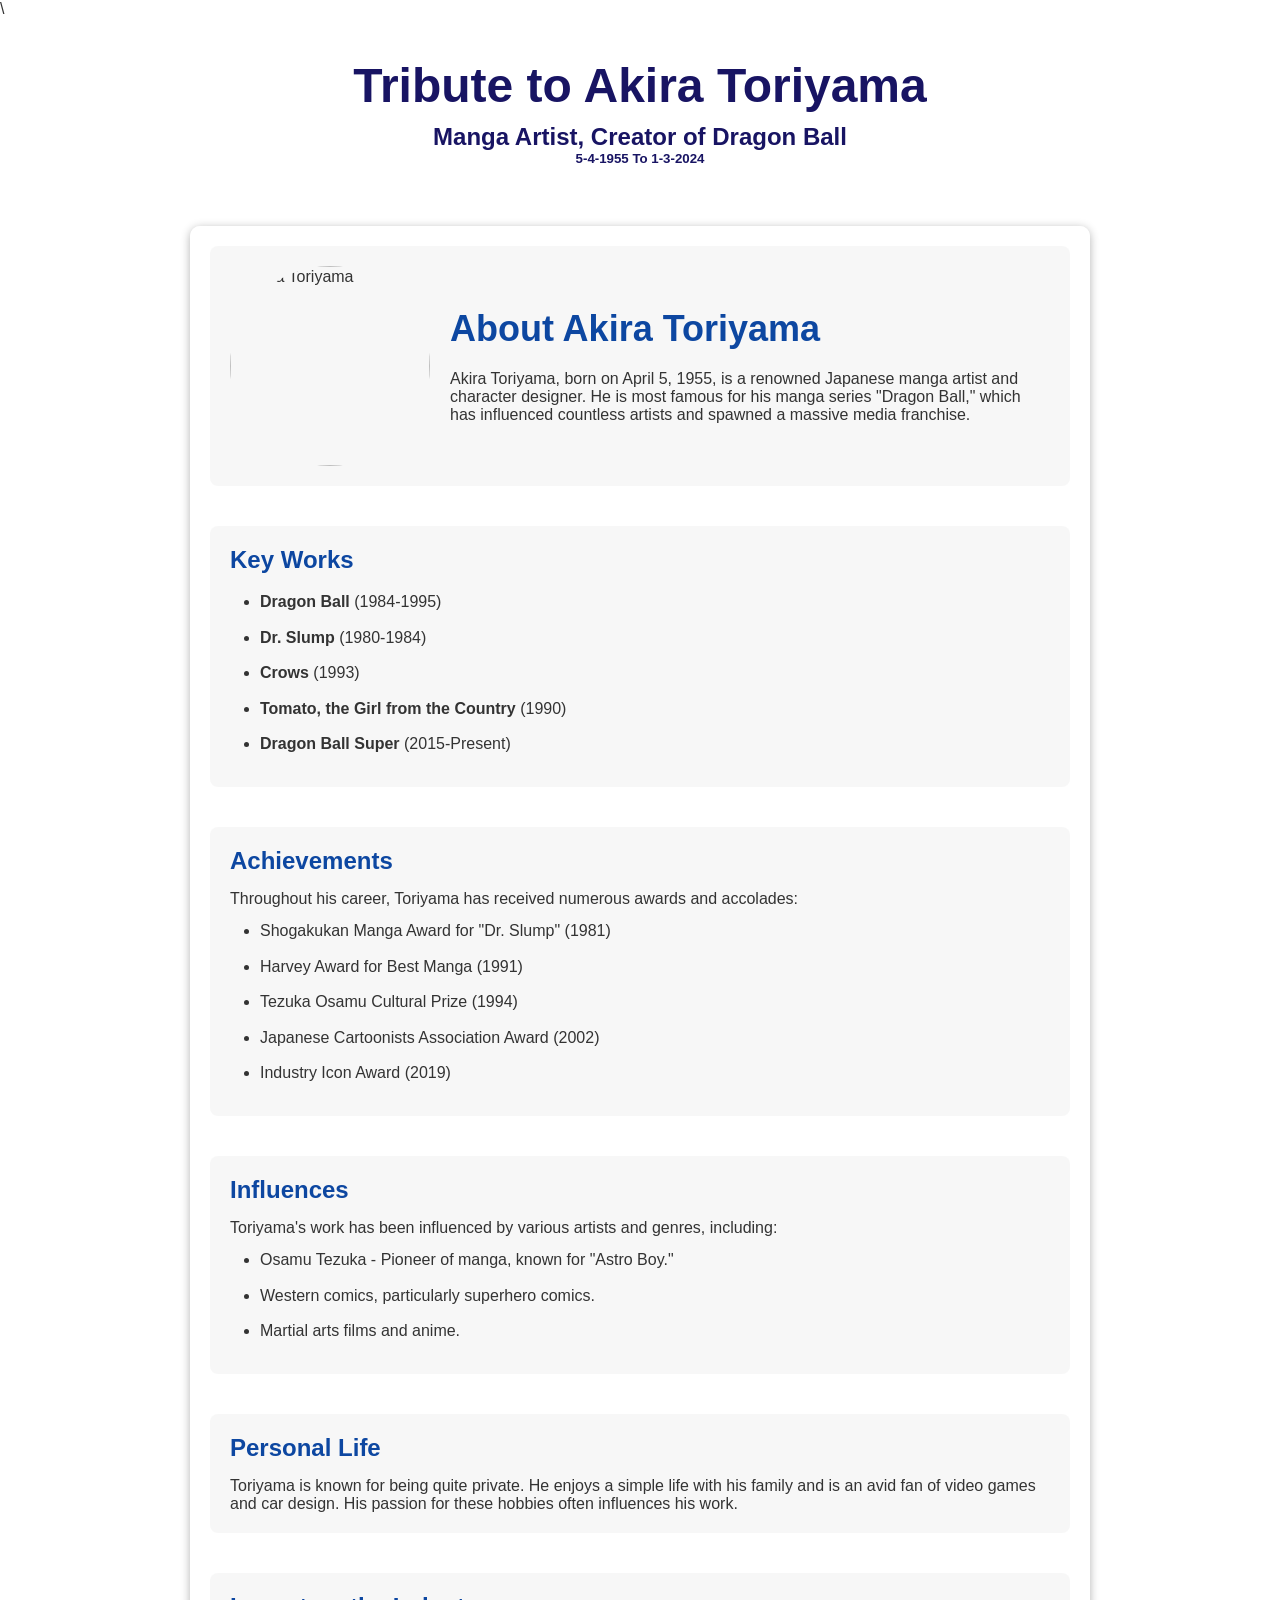
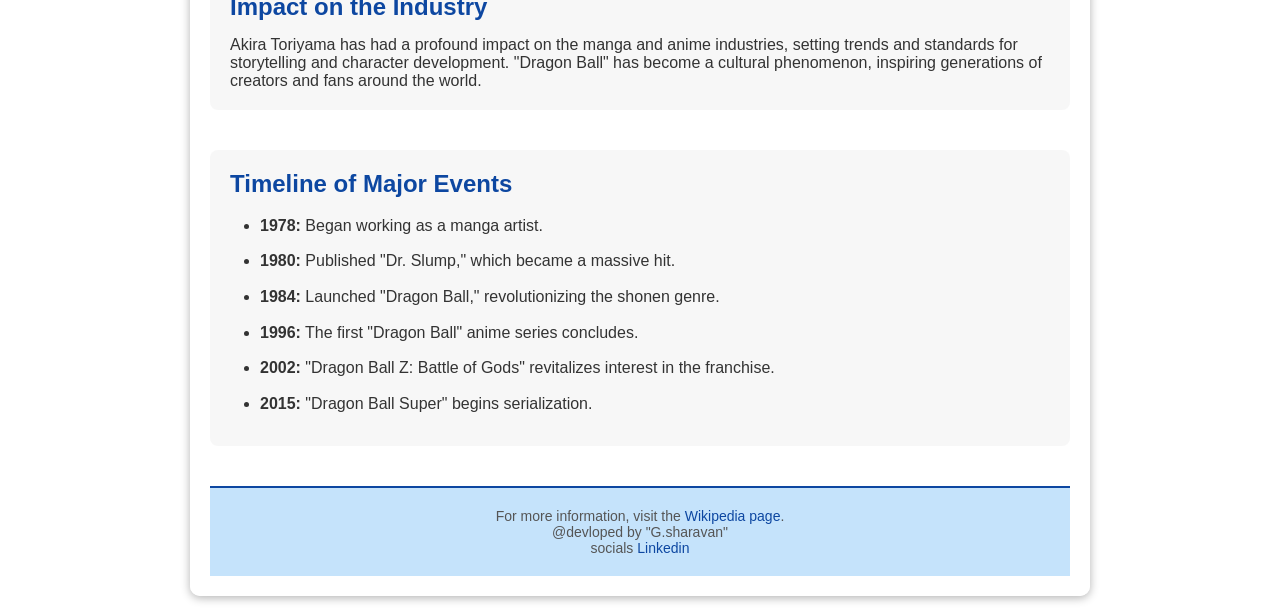
==== 1.html @ 81e968a9 "code  for the website" ====
\<!DOCTYPE html>
<html lang="en">
<head>
    <meta charset="UTF-8">
    <meta name="viewport" content="width=device-width, initial-scale=1.0">
    <title>Tribute to Akira Toriyama</title>
    <link rel="stylesheet" href="style.css">
</head>
<body>
    <header>
        <div class="header-content">
            <h1>Tribute to Akira Toriyama</h1>
            <h4>Manga Artist, Creator of Dragon Ball</h4>
            <h5>5-4-1955 To 1-3-2024</h5>
        </div>
    </header>
    
    <div class="container">
        <section class="profile">
            <div class="image_container">
                <img src="./Images/akiea.jpg" alt="Akira Toriyama">
            </div>
            <div class="bio">
                <h2>About Akira Toriyama</h2>
                <p>
                    Akira Toriyama, born on April 5, 1955, is a renowned Japanese manga artist and character designer. 
                    He is most famous for his manga series "Dragon Ball," which has influenced countless artists and spawned 
                    a massive media franchise.
                </p>
            </div>
        </section>
        
        <section class="key-works">
            <h2>Key Works</h2>
            <ul>
                <li><strong>Dragon Ball</strong> (1984-1995)</li>
                <li><strong>Dr. Slump</strong> (1980-1984)</li>
                <li><strong>Crows</strong> (1993)</li>
                <li><strong>Tomato, the Girl from the Country</strong> (1990)</li>
                <li><strong>Dragon Ball Super</strong> (2015-Present)</li>
            </ul>
        </section>

        <section class="achievements">
            <h2>Achievements</h2>
            <p>Throughout his career, Toriyama has received numerous awards and accolades:</p>
            <ul>
                <li>Shogakukan Manga Award for "Dr. Slump" (1981)</li>
                <li>Harvey Award for Best Manga (1991)</li>
                <li>Tezuka Osamu Cultural Prize (1994)</li>
                <li>Japanese Cartoonists Association Award (2002)</li>
                <li>Industry Icon Award (2019)</li>
            </ul>
        </section>

        <section class="influences">
            <h2>Influences</h2>
            <p>
                Toriyama's work has been influenced by various artists and genres, including:
            </p>
            <ul>
                <li>Osamu Tezuka - Pioneer of manga, known for "Astro Boy."</li>
                <li>Western comics, particularly superhero comics.</li>
                <li>Martial arts films and anime.</li>
            </ul>
        </section>

        <section class="personal-life">
            <h2>Personal Life</h2>
            <p>
                Toriyama is known for being quite private. He enjoys a simple life with his family and is an avid fan of 
                video games and car design. His passion for these hobbies often influences his work.
            </p>
        </section>

        <section class="impact">
            <h2>Impact on the Industry</h2>
            <p>
                Akira Toriyama has had a profound impact on the manga and anime industries, setting trends and standards 
                for storytelling and character development. "Dragon Ball" has become a cultural phenomenon, inspiring 
                generations of creators and fans around the world.
            </p>
        </section>

        <section class="timeline">
            <h2>Timeline of Major Events</h2>
            <ul>
                <li><strong>1978:</strong> Began working as a manga artist.</li>
                <li><strong>1980:</strong> Published "Dr. Slump," which became a massive hit.</li>
                <li><strong>1984:</strong> Launched "Dragon Ball," revolutionizing the shonen genre.</li>
                <li><strong>1996:</strong> The first "Dragon Ball" anime series concludes.</li>
                <li><strong>2002:</strong> "Dragon Ball Z: Battle of Gods" revitalizes interest in the franchise.</li>
                <li><strong>2015:</strong> "Dragon Ball Super" begins serialization.</li>
            </ul>
        </section>

        <footer>
            <p>
                For more information, visit the 
                <a href="https://en.wikipedia.org/wiki/Akira_Toriyama" target="_blank">Wikipedia page</a>.
            </p>
            <p>@devloped by "G.sharavan"</p>
            <p>socials <a href="www.linkedin.com/in/sharavanyadav" target="_blank">Linkedin</a>  
            </p>
        </footer>
    </div>

    <script src="script.js"></script>
</body>
</html>
---- style.css ----
/* Global Styles */
* {
    margin: 0;
    padding: 0;
    box-sizing: border-box;
    font-family: 'Poppins', sans-serif;
}

body {
    background-image: url('./Images/dragon_ball_background.jpg.jpg'); /* Dragon Ball-themed image */
    background-size: cover; /* Cover the entire background */
    background-position: center; /* Center the background */
    color: #333; /* Default text color */
}

header {
    /* Removed background color */
    color: #181463;
    padding: 40px 20px;
    text-align: center;
}

.header-content h1 {
    font-size: 48px;
}

.header-content h4 {
    font-size: 24px;
    margin-top: 10px;
}

.container {
    max-width: 900px;
    margin: 20px auto;
    padding: 20px;
    background-color: rgba(255, 255, 255, 0.9); /* Slightly transparent white background */
    border-radius: 10px;
    box-shadow: 0 2px 10px rgba(0, 0, 0, 0.3);
    animation: fadeIn 1s ease-in-out;
}

.profile {
    display: flex;
    align-items: center;
    margin-bottom: 40px;
}

.image_container {
    width: 200px;
    height: 200px;
    border-radius: 50%;
    overflow: hidden;
    margin-right: 20px;
    transition: transform 0.3s;
}

.image_container:hover {
    transform: scale(1.1);
}

.image_container img {
    width: 100%;
    height: auto;
}

.bio {
    flex: 1;
}

.bio h2 {
    font-size: 36px;
    margin-bottom: 20px;
}

h2 {
    color: #0D47A1; /* Dark blue for headings */
    font-family: 'Roboto', sans-serif; /* New font for section headings */
    font-weight: bold;
    margin-bottom: 15px; /* Increased margin for better separation */
}

section {
    margin-bottom: 40px; /* Add margin for spacing between sections */
    padding: 20px;
    border-radius: 8px;
    background-color: rgba(245, 245, 245, 0.8); /* Light grey with transparency */
    transition: background-color 0.3s;
}

.key-works ul,
.achievements ul,
.influences ul,
.personal-life ul,
.impact ul,
.timeline ul {
    list-style-type: disc;
    margin-left: 20px;
    margin-top: 10px; /* Space between heading and list */
    padding-left: 10px; /* Indent list items */
}

li {
    font-size: 16px; /* Font size for list items */
    line-height: 1.6; /* Increase line height for better readability */
    margin-bottom: 10px; /* Space between points */
}

footer {
    text-align: center;
    padding: 20px;
    background-color: rgba(187, 222, 251, 0.85); /* Light blue footer with transparency */
    border-top: 2px solid #0D47A1; /* Dark blue top border */
}

footer p {
    font-size: 14px;
    color: #555;
}

footer a {
    color: #0D47A1; /* Dark blue for links */
    text-decoration: none;
}

footer a:hover {
    text-decoration: underline;
}

/* Animation */
@keyframes fadeIn {
    from {
        opacity: 0;
    }
    to {
        opacity: 1;
    }
}

@media (max-width: 600px) {
    .profile {
        flex-direction: column;
        align-items: center;
    }

    .image_container {
        margin-bottom: 20px;
    }
}
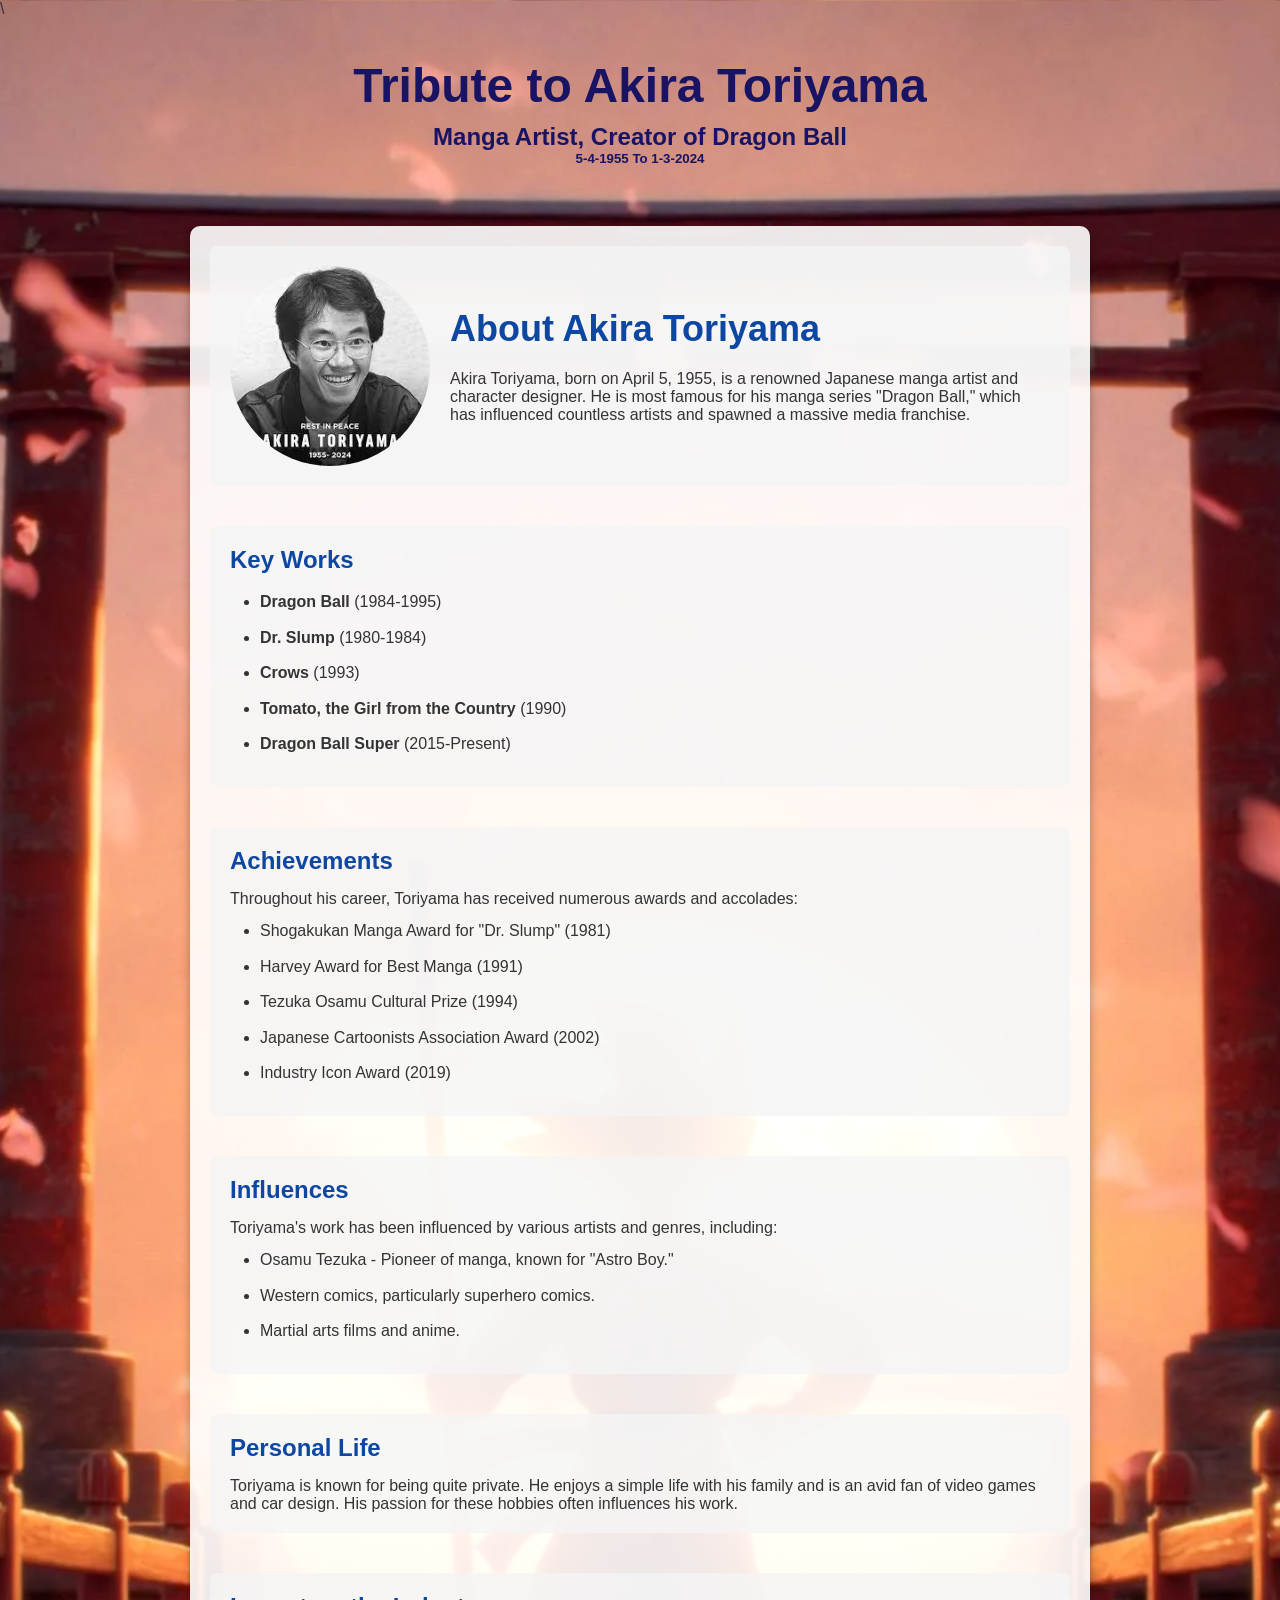
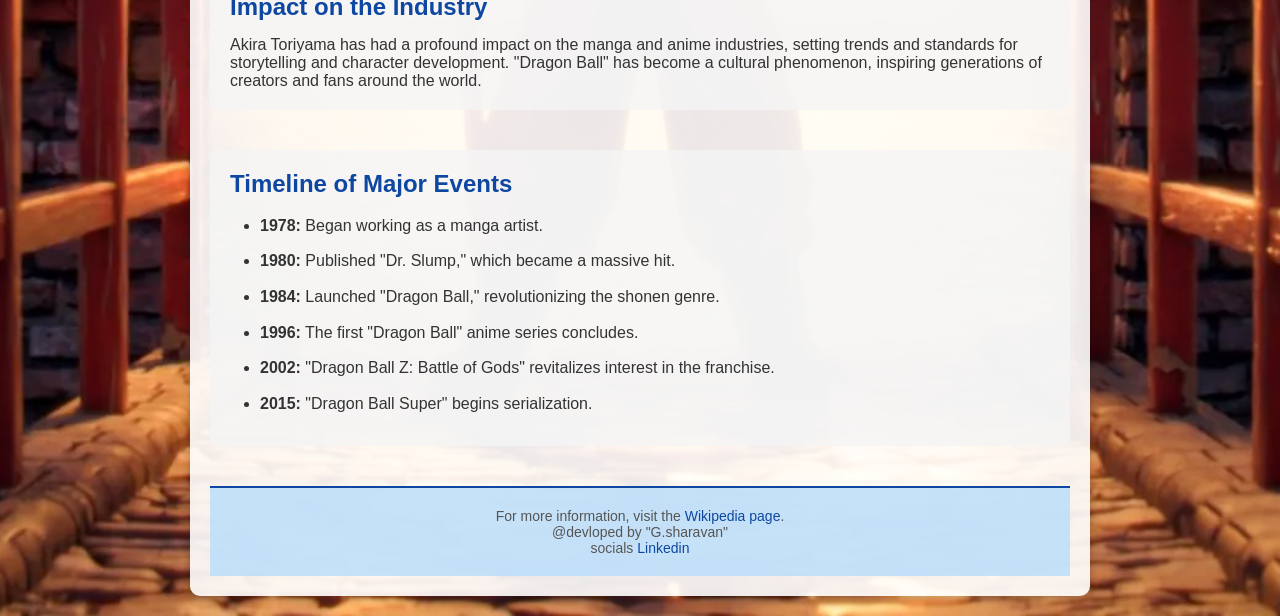
==== commit 4ef26a67: "Add files via upload" ====
--- a/1.html
+++ b/1.html
@@ -100,7 +100,7 @@
                 <a href="https://en.wikipedia.org/wiki/Akira_Toriyama" target="_blank">Wikipedia page</a>.
             </p>
             <p>@devloped by "G.sharavan"</p>
-            <p>socials <a href="www.linkedin.com/in/sharavanyadav" target="_blank">Linkedin</a>  
+            <p>socials <a href="https://www.linkedin.com/in/sharavanyadav/" target="_blank">Linkedin</a>  
             </p>
         </footer>
     </div>
